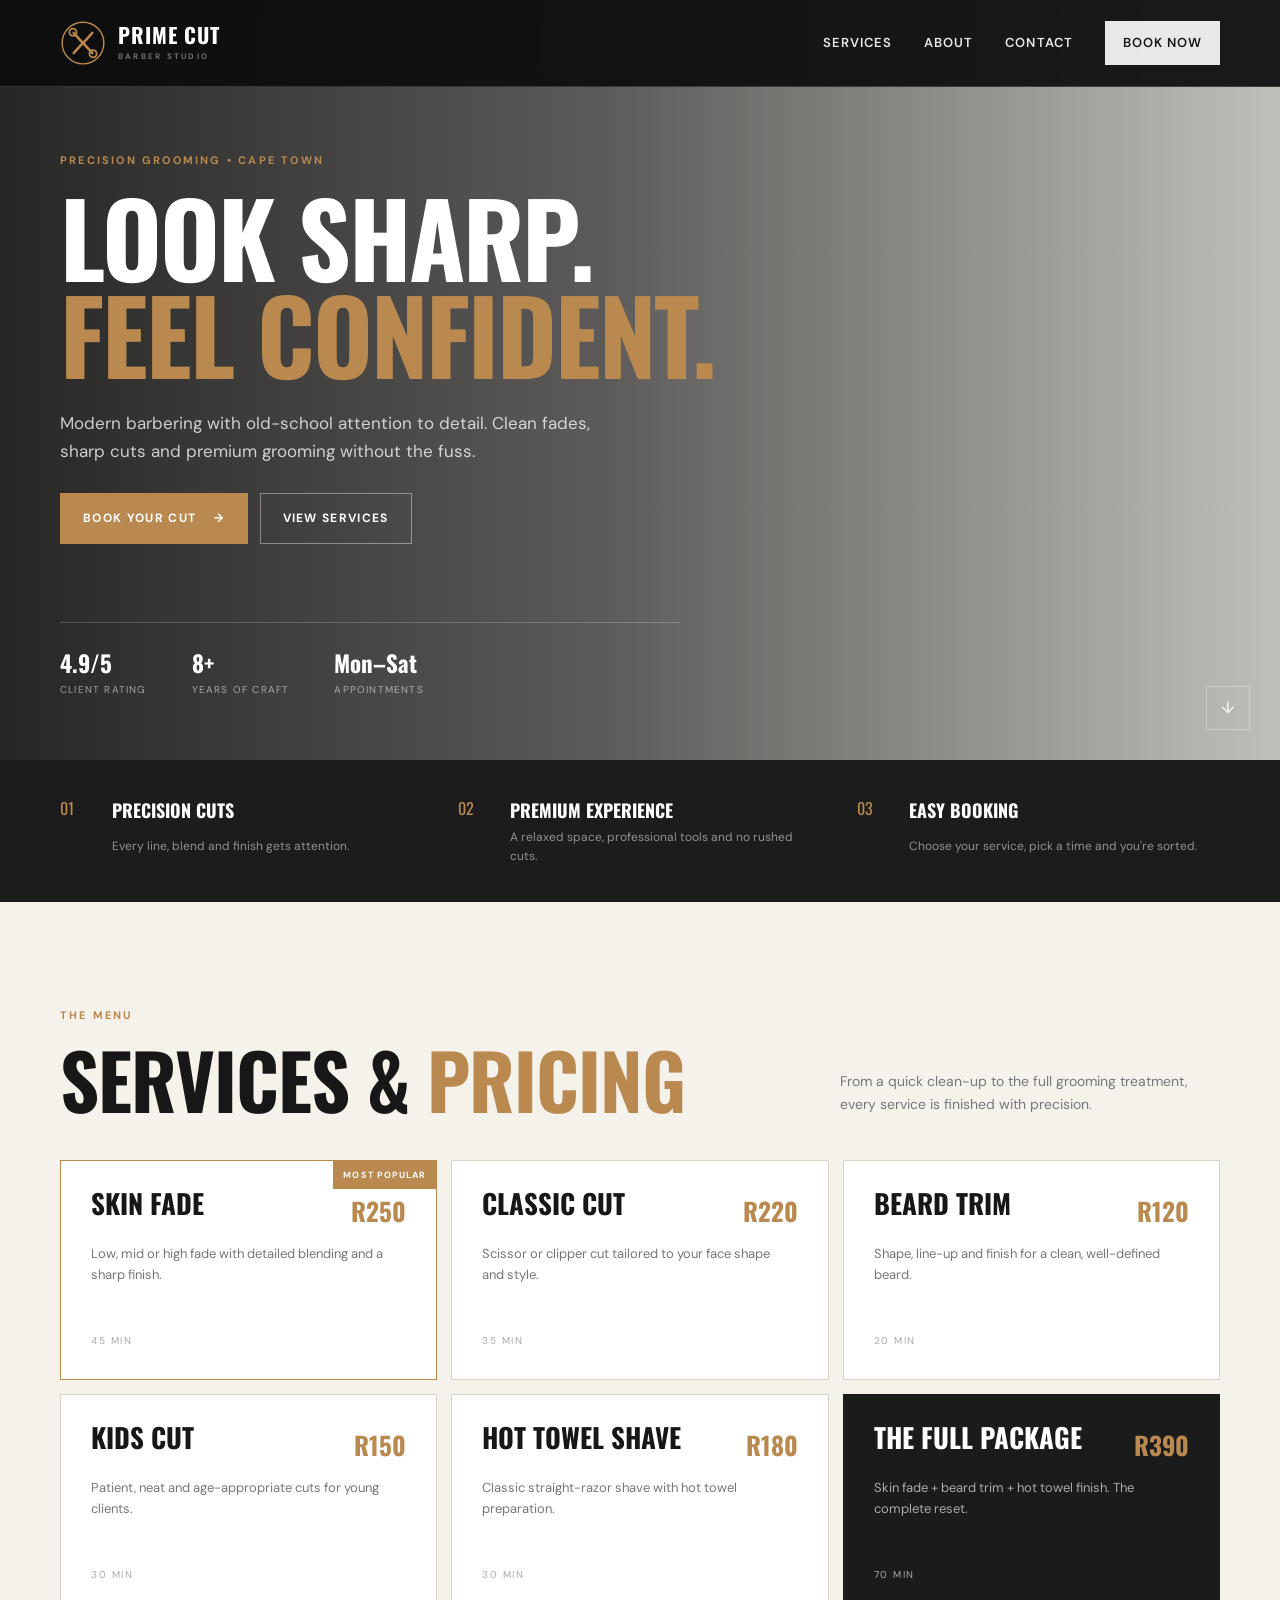
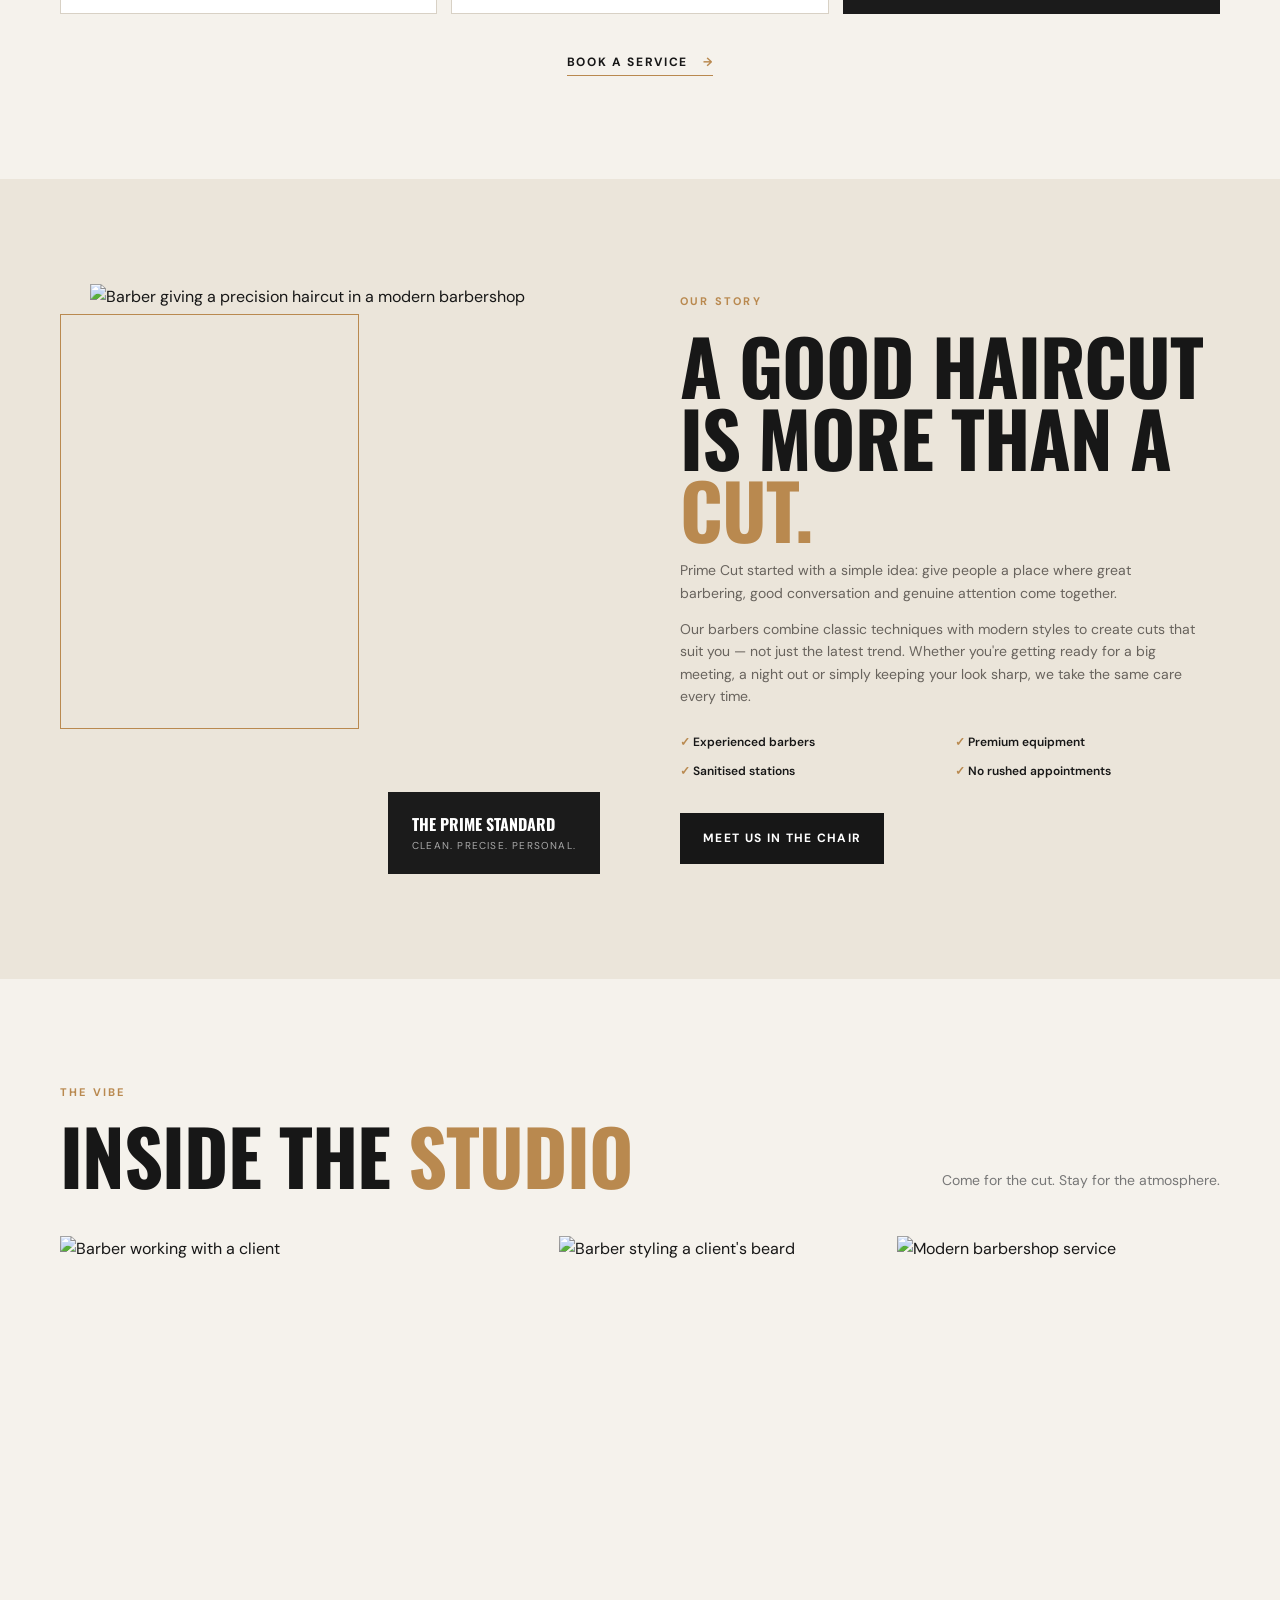
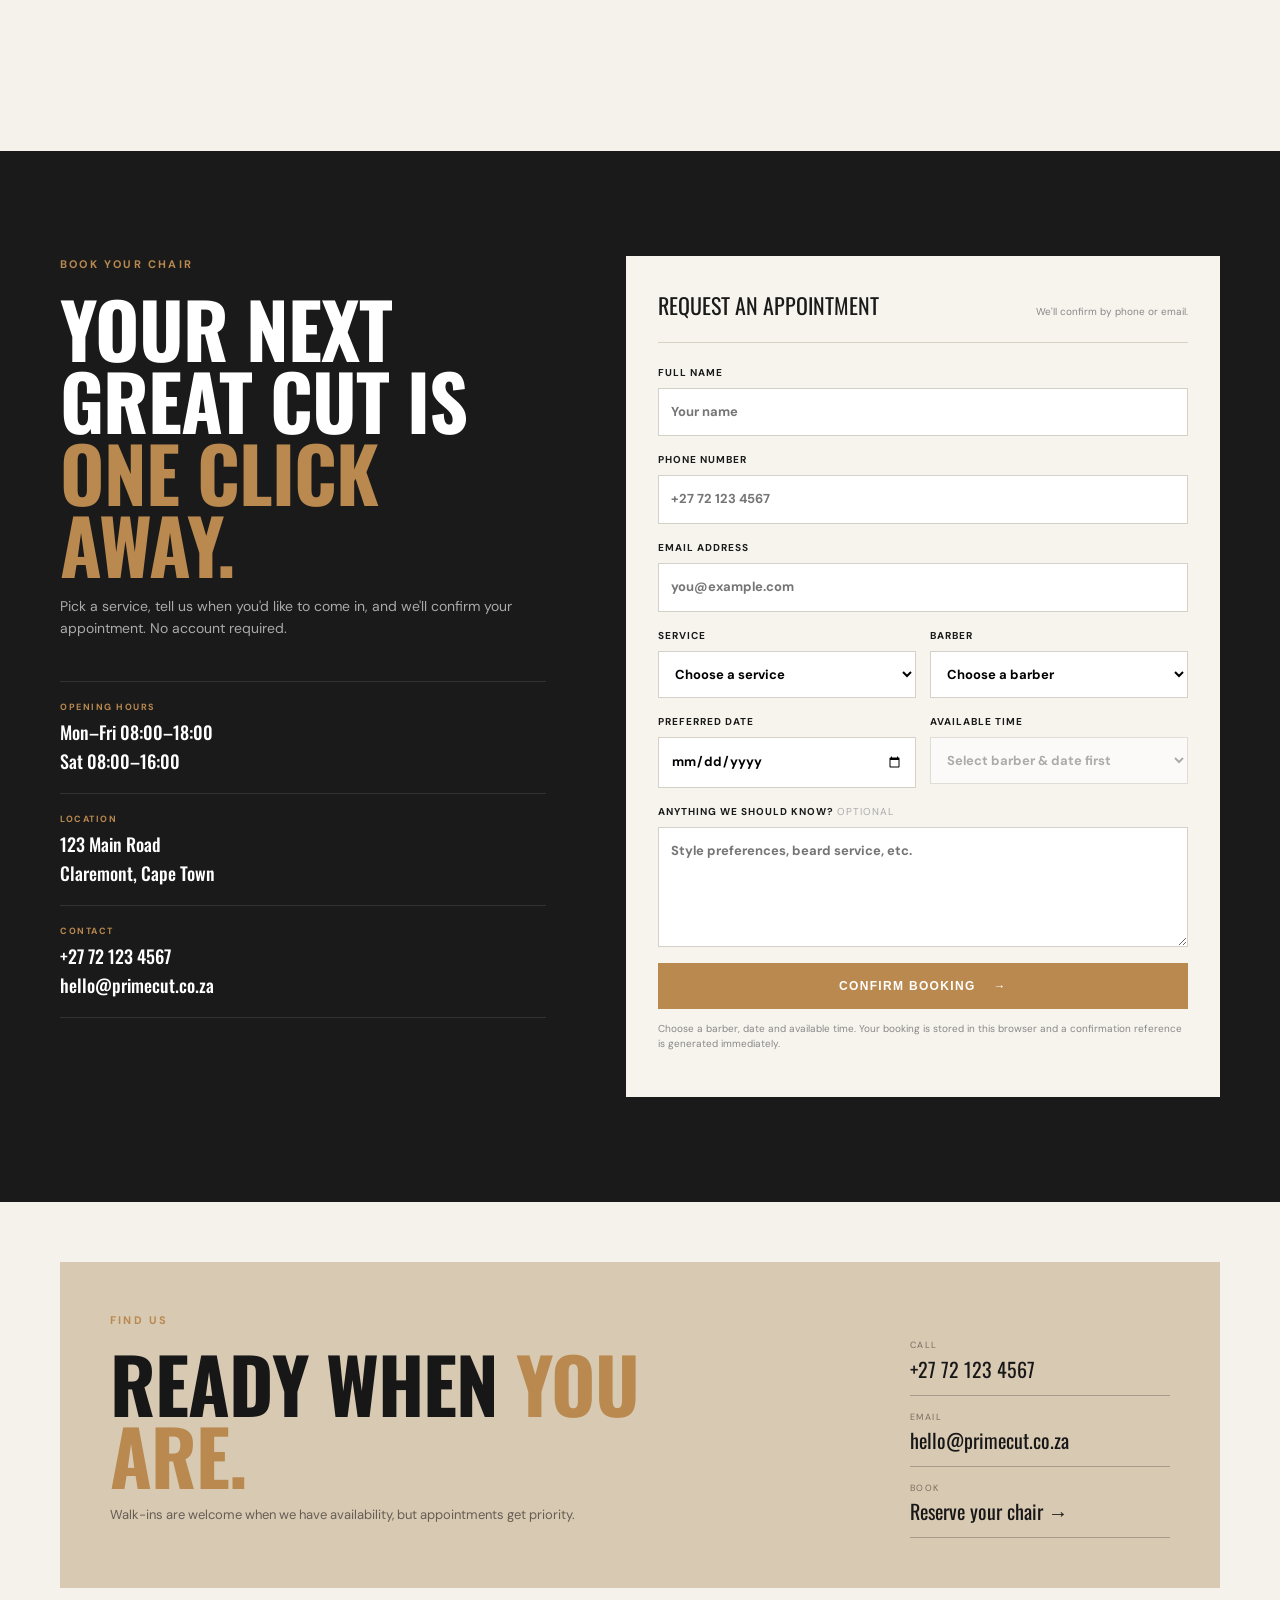
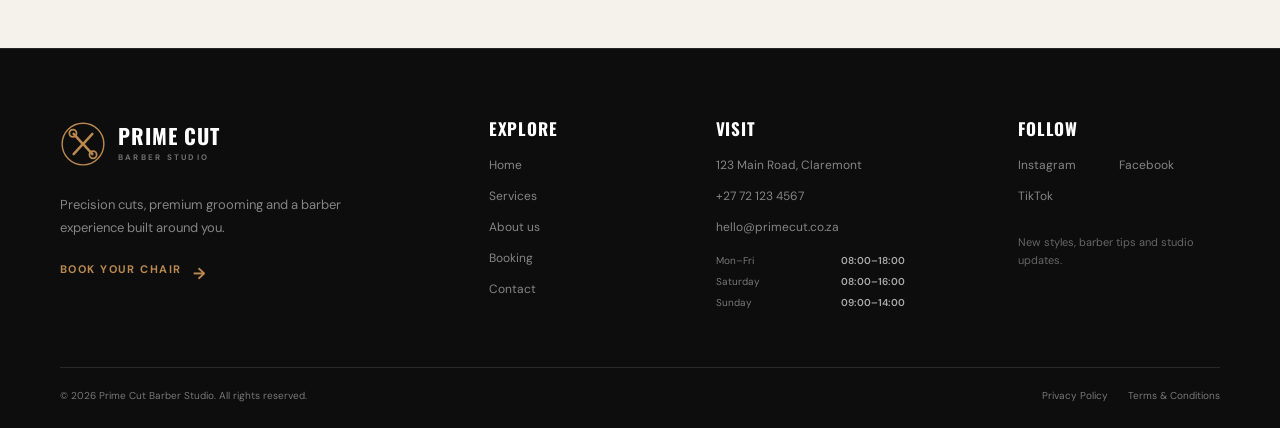
==== index.html @ 29317e4e "Add files via upload" ====
<!doctype html>
<html lang="en">
<head>
  <meta charset="UTF-8" />
  <meta name="viewport" content="width=device-width, initial-scale=1.0" />
  <meta name="description" content="Prime Cut Barber Studio — precision cuts, fades, beard trims and premium grooming." />
  <title>Prime Cut Barber Studio</title>
  <link rel="icon" type="image/svg+xml" href="favicon.svg" />
  <link rel="preconnect" href="https://fonts.googleapis.com">
  <link rel="preconnect" href="https://fonts.gstatic.com" crossorigin>
  <link href="https://fonts.googleapis.com/css2?family=DM+Sans:wght@400;500;600;700&family=Oswald:wght@500;600;700&display=swap" rel="stylesheet">
  <link rel="stylesheet" href="styles.css" />
</head>
<body>
  <header class="site-header" id="top">
    <div class="container nav-wrap">
      <a class="brand" href="#top" aria-label="Prime Cut Barber Studio home">
        <span class="brand-logo" aria-hidden="true">
          <svg viewBox="0 0 64 64" role="img">
            <circle cx="32" cy="32" r="29" fill="none" stroke="currentColor" stroke-width="2"/>
            <path d="M19 18l12 13m2 2 12 13M45 18L33 31m-2 2L19 46" fill="none" stroke="currentColor" stroke-width="3.5" stroke-linecap="round"/>
            <circle cx="18" cy="17" r="5" fill="none" stroke="currentColor" stroke-width="2.5"/>
            <circle cx="46" cy="47" r="5" fill="none" stroke="currentColor" stroke-width="2.5"/>
          </svg>
        </span>
        <span class="brand-copy"><strong>PRIME CUT</strong><small>BARBER STUDIO</small></span>
      </a>
      <button class="menu-toggle" aria-label="Open navigation" aria-expanded="false">☰</button>
      <nav class="nav" aria-label="Main navigation">
        <a href="#services">Services</a>
        <a href="#about">About</a>
        <a href="#contact">Contact</a>
        <a class="nav-book" href="#booking" data-booking-trigger>Book now</a>
      </nav>
    </div>
  </header>

  <main>
    <section class="hero">
      <div class="hero-bg"></div>
      <div class="hero-overlay"></div>
      <div class="container hero-content">
        <p class="eyebrow">PRECISION GROOMING • CAPE TOWN</p>
        <h1>LOOK SHARP.<br><span>FEEL CONFIDENT.</span></h1>
        <p class="hero-copy">Modern barbering with old-school attention to detail. Clean fades, sharp cuts and premium grooming without the fuss.</p>
        <div class="hero-actions">
          <a class="btn btn-primary" href="#booking" data-booking-trigger>Book your cut <span>→</span></a>
          <a class="btn btn-ghost" href="#services">View services</a>
        </div>
        <div class="hero-trust">
          <div><strong>4.9/5</strong><span>Client rating</span></div>
          <div><strong>8+</strong><span>Years of craft</span></div>
          <div><strong>Mon–Sat</strong><span>Appointments</span></div>
        </div>
      </div>
      <a class="scroll-cue" href="#services" aria-label="Scroll to services">↓</a>
    </section>

    <section class="section intro-strip">
      <div class="container strip-grid">
        <div><span class="strip-number">01</span><strong>Precision cuts</strong><p>Every line, blend and finish gets attention.</p></div>
        <div><span class="strip-number">02</span><strong>Premium experience</strong><p>A relaxed space, professional tools and no rushed cuts.</p></div>
        <div><span class="strip-number">03</span><strong>Easy booking</strong><p>Choose your service, pick a time and you're sorted.</p></div>
      </div>
    </section>

    <section class="section" id="services">
      <div class="container">
        <div class="section-heading">
          <div><p class="eyebrow">THE MENU</p><h2>Services & <em>pricing</em></h2></div>
          <p>From a quick clean-up to the full grooming treatment, every service is finished with precision.</p>
        </div>
        <div class="service-grid">
          <article class="service-card featured"><span class="service-tag">MOST POPULAR</span><div class="service-top"><h3>Skin Fade</h3><strong>R250</strong></div><p>Low, mid or high fade with detailed blending and a sharp finish.</p><span class="duration">45 min</span></article>
          <article class="service-card"><div class="service-top"><h3>Classic Cut</h3><strong>R220</strong></div><p>Scissor or clipper cut tailored to your face shape and style.</p><span class="duration">35 min</span></article>
          <article class="service-card"><div class="service-top"><h3>Beard Trim</h3><strong>R120</strong></div><p>Shape, line-up and finish for a clean, well-defined beard.</p><span class="duration">20 min</span></article>
          <article class="service-card"><div class="service-top"><h3>Kids Cut</h3><strong>R150</strong></div><p>Patient, neat and age-appropriate cuts for young clients.</p><span class="duration">30 min</span></article>
          <article class="service-card"><div class="service-top"><h3>Hot Towel Shave</h3><strong>R180</strong></div><p>Classic straight-razor shave with hot towel preparation.</p><span class="duration">30 min</span></article>
          <article class="service-card dark-card"><div class="service-top"><h3>The Full Package</h3><strong>R390</strong></div><p>Skin fade + beard trim + hot towel finish. The complete reset.</p><span class="duration">70 min</span></article>
        </div>
        <div class="center"><a class="text-link" href="#booking" data-booking-trigger>Book a service <span>→</span></a></div>
      </div>
    </section>

    <section class="section about-section" id="about">
      <div class="container about-grid">
        <div class="image-frame">
          <img src="https://images.pexels.com/photos/32351058/pexels-photo-32351058.jpeg?auto=compress&cs=tinysrgb&w=1400" alt="Barber giving a precision haircut in a modern barbershop" loading="lazy">
          <div class="image-note"><strong>THE PRIME STANDARD</strong><span>Clean. Precise. Personal.</span></div>
        </div>
        <div class="about-copy">
          <p class="eyebrow">OUR STORY</p>
          <h2>A good haircut is more than a <em>cut.</em></h2>
          <p>Prime Cut started with a simple idea: give people a place where great barbering, good conversation and genuine attention come together.</p>
          <p>Our barbers combine classic techniques with modern styles to create cuts that suit you — not just the latest trend. Whether you're getting ready for a big meeting, a night out or simply keeping your look sharp, we take the same care every time.</p>
          <div class="about-points"><span>✓ Experienced barbers</span><span>✓ Premium equipment</span><span>✓ Sanitised stations</span><span>✓ No rushed appointments</span></div>
          <a class="btn btn-dark" href="#booking" data-booking-trigger>Meet us in the chair</a>
        </div>
      </div>
    </section>

    <section class="section gallery-section">
      <div class="container">
        <div class="section-heading"><div><p class="eyebrow">THE VIBE</p><h2>Inside the <em>studio</em></h2></div><p>Come for the cut. Stay for the atmosphere.</p></div>
        <div class="gallery-grid">
          <img src="https://images.pexels.com/photos/7697268/pexels-photo-7697268.jpeg?auto=compress&cs=tinysrgb&w=1200" alt="Barber working with a client" loading="lazy">
          <img src="https://images.pexels.com/photos/7518742/pexels-photo-7518742.jpeg?auto=compress&cs=tinysrgb&w=1200" alt="Barber styling a client's beard" loading="lazy">
          <img src="https://images.pexels.com/photos/7697320/pexels-photo-7697320.jpeg?auto=compress&cs=tinysrgb&w=1200" alt="Modern barbershop service" loading="lazy">
        </div>
      </div>
    </section>

    <section class="section booking-section" id="booking">
      <div class="container booking-grid">
        <div class="booking-copy">
          <p class="eyebrow">BOOK YOUR CHAIR</p>
          <h2>Your next great cut is <em>one click away.</em></h2>
          <p>Pick a service, tell us when you'd like to come in, and we'll confirm your appointment. No account required.</p>
          <div class="booking-details">
            <div><span>OPENING HOURS</span><strong>Mon–Fri 08:00–18:00<br>Sat 08:00–16:00</strong></div>
            <div><span>LOCATION</span><strong>123 Main Road<br>Claremont, Cape Town</strong></div>
            <div><span>CONTACT</span><strong>+27 72 123 4567<br>hello@primecut.co.za</strong></div>
          </div>
        </div>
        <form class="booking-form" id="bookingForm">
          <div class="form-header"><span>REQUEST AN APPOINTMENT</span><small>We'll confirm by phone or email.</small></div>
          <label>Full name<input required name="name" type="text" placeholder="Your name"></label>
          <label>Phone number<input required name="phone" type="tel" placeholder="+27 72 123 4567"></label>
          <label>Email address<input required name="email" type="email" placeholder="you@example.com"></label>
          <div class="form-row">
            <label>Service<select required name="service" id="serviceSelect"><option value="">Choose a service</option><option value="Skin Fade">Skin Fade — R250 · 45 min</option><option value="Classic Cut">Classic Cut — R220 · 35 min</option><option value="Beard Trim">Beard Trim — R120 · 20 min</option><option value="Kids Cut">Kids Cut — R150 · 30 min</option><option value="Hot Towel Shave">Hot Towel Shave — R180 · 30 min</option><option value="The Full Package">The Full Package — R390 · 70 min</option></select></label>
            <label>Barber<select required name="barber" id="barberSelect"><option value="">Choose a barber</option><option value="Alex">Alex — Senior Barber</option><option value="Marcus">Marcus — Fade Specialist</option><option value="Liam">Liam — Grooming Specialist</option></select></label>
          </div>
          <div class="form-row">
            <label>Preferred date<input required name="date" id="dateInput" type="date"></label>
            <label>Available time<select required name="time" id="timeSelect" disabled><option value="">Select barber & date first</option></select></label>
          </div>
          <label>Anything we should know? <span class="optional">Optional</span><textarea name="notes" rows="3" placeholder="Style preferences, beard service, etc."></textarea></label>
          <button class="btn btn-primary full" type="submit">Confirm booking <span>→</span></button>
          <p class="form-footnote">Choose a barber, date and available time. Your booking is stored in this browser and a confirmation reference is generated immediately.</p>
          <div class="success-message" id="successMessage" role="status" aria-live="polite"></div>
          <div class="booking-confirmation" id="bookingConfirmation" hidden></div>
          <div class="calendar-actions" id="calendarActions" hidden>
            <p class="calendar-title">Add this appointment to your calendar</p>
            <div class="calendar-buttons">
              <button class="calendar-btn calendar-google" id="googleCalendarBtn" type="button">Google Calendar <span>↗</span></button>
              <button class="calendar-btn calendar-ics" id="icsCalendarBtn" type="button">Apple / Calendar <span>↓</span></button>
            </div>
            <p class="calendar-note">The event uses your selected service, barber, date, time, duration, booking reference and shop location.</p>
            <p class="booking-clear-notice" id="bookingClearNotice" role="status" aria-live="polite"></p>
          </div>
        </form>
      </div>
    </section>

    <section class="section contact-section" id="contact">
      <div class="container contact-card">
        <div><p class="eyebrow">FIND US</p><h2>Ready when <em>you are.</em></h2><p>Walk-ins are welcome when we have availability, but appointments get priority.</p></div>
        <div class="contact-links"><a href="tel:+27721234567"><span>CALL</span>+27 72 123 4567</a><a href="mailto:hello@primecut.co.za"><span>EMAIL</span>hello@primecut.co.za</a><a href="#booking" data-booking-trigger><span>BOOK</span>Reserve your chair →</a></div>
      </div>
    </section>
  </main>

  <div class="offer-modal" id="offerModal" role="dialog" aria-modal="true" aria-labelledby="offerModalTitle" hidden>
    <div class="offer-backdrop" data-close-offer></div>
    <div class="offer-dialog">
      <button class="offer-close" id="offerClose" type="button" aria-label="Close offer">×</button>
      <p class="eyebrow">BOOK YOUR APPOINTMENT</p>
      <h2 id="offerModalTitle">Have a<br><em>discount code?</em></h2>
      <p class="offer-text">Enter your code below before continuing to your appointment. If you do not have one, simply continue without a code.</p>
      <label class="discount-label" for="discountCode">Discount code <span class="optional">Optional</span></label>
      <div class="discount-entry">
        <input id="discountCode" type="text" autocomplete="off" placeholder="Enter discount code" aria-describedby="discountMessage">
        <button class="btn btn-dark" id="applyDiscountBtn" type="button">Apply</button>
      </div>
      <p class="discount-message" id="discountMessage" aria-live="polite"></p>
      <button class="btn btn-primary full" id="continueBookingBtn" type="button">Continue to appointment <span>→</span></button>
      <button class="no-code-btn" id="noDiscountBtn" type="button">I don't have a discount code</button>
      <p class="offer-note">First-visit code: FIRSTCUT10 gives 10% off eligible bookings.</p>
    </div>
  </div>

  <footer class="site-footer">
    <div class="container footer-grid">
      <div class="footer-brand">
        <a class="brand footer-logo" href="#top" aria-label="Prime Cut Barber Studio home">
          <span class="brand-logo" aria-hidden="true">
            <svg viewBox="0 0 64 64"><circle cx="32" cy="32" r="29" fill="none" stroke="currentColor" stroke-width="2"/><path d="M19 18l12 13m2 2 12 13M45 18L33 31m-2 2L19 46" fill="none" stroke="currentColor" stroke-width="3.5" stroke-linecap="round"/><circle cx="18" cy="17" r="5" fill="none" stroke="currentColor" stroke-width="2.5"/><circle cx="46" cy="47" r="5" fill="none" stroke="currentColor" stroke-width="2.5"/></svg>
          </span>
          <span class="brand-copy"><strong>PRIME CUT</strong><small>BARBER STUDIO</small></span>
        </a>
        <p>Precision cuts, premium grooming and a barber experience built around you.</p>
        <a class="footer-book" href="#booking" data-booking-trigger>Book your chair <span>→</span></a>
      </div>
      <div class="footer-column"><h3>Explore</h3><a href="#top">Home</a><a href="#services">Services</a><a href="#about">About us</a><a href="#booking" data-booking-trigger>Booking</a><a href="#contact">Contact</a></div>
      <div class="footer-column"><h3>Visit</h3><a href="https://www.google.com/maps/search/?api=1&query=123+Main+Road+Claremont+Cape+Town" target="_blank" rel="noopener">123 Main Road, Claremont</a><a href="tel:+27721234567">+27 72 123 4567</a><a href="mailto:hello@primecut.co.za">hello@primecut.co.za</a><div class="hours"><span>Mon–Fri</span><strong>08:00–18:00</strong><span>Saturday</span><strong>08:00–16:00</strong><span>Sunday</span><strong>09:00–14:00</strong></div></div>
      <div class="footer-column"><h3>Follow</h3><div class="socials"><a href="https://www.instagram.com/" target="_blank" rel="noopener noreferrer" aria-label="Instagram">Instagram</a><a href="https://www.facebook.com/" target="_blank" rel="noopener noreferrer" aria-label="Facebook">Facebook</a><a href="https://www.tiktok.com/" target="_blank" rel="noopener noreferrer" aria-label="TikTok">TikTok</a></div><p class="footer-note">New styles, barber tips and studio updates.</p></div>
    </div>
    <div class="container footer-bottom"><span>© <span id="year"></span> Prime Cut Barber Studio. All rights reserved.</span><div><a href="privacy.html">Privacy Policy</a><a href="terms.html">Terms & Conditions</a></div></div>
  </footer>
  <script src="script.js"></script>
</body>
</html>
---- styles.css ----
:root{--ink:#171717;--muted:#777;--paper:#f5f2ec;--cream:#ebe5da;--line:#d8d1c5;--accent:#b9894f;--white:#fff;--dark:#171717}*{box-sizing:border-box}html{scroll-behavior:smooth}body{margin:0;background:var(--paper);color:var(--ink);font-family:'DM Sans',sans-serif;line-height:1.6}a{color:inherit;text-decoration:none}img{display:block;max-width:100%}.container{width:min(1160px,calc(100% - 40px));margin:auto}.site-header{position:absolute;z-index:10;top:0;left:0;width:100%;color:#fff;border-bottom:1px solid rgba(255,255,255,.16)}.nav-wrap{height:86px;display:flex;align-items:center;justify-content:space-between}.brand{display:flex;align-items:center;gap:12px}.brand-mark{display:grid;place-items:center;width:42px;height:42px;border:1px solid rgba(255,255,255,.65);font-family:Oswald,sans-serif;font-weight:700;letter-spacing:-1px}.brand strong,.brand small{display:block}.brand strong{font-family:Oswald,sans-serif;font-size:19px;letter-spacing:1px}.brand small{font-size:9px;letter-spacing:2px;opacity:.7}.nav{display:flex;align-items:center;gap:32px;font-size:13px;font-weight:600;text-transform:uppercase;letter-spacing:.08em}.nav a{opacity:.9}.nav a:hover{opacity:1}.nav-book{background:#fff;color:#171717;padding:12px 18px}.menu-toggle{display:none;background:none;border:0;color:#fff;font-size:25px}.hero{position:relative;min-height:760px;display:flex;align-items:center;color:#fff;overflow:hidden}.hero-bg{position:absolute;inset:0;background-image:url('https://images.pexels.com/photos/32351058/pexels-photo-32351058.jpeg?auto=compress&cs=tinysrgb&w=2200');background-size:cover;background-position:center}.hero-overlay{position:absolute;inset:0;background:linear-gradient(90deg,rgba(10,10,10,.88) 0%,rgba(10,10,10,.65) 47%,rgba(10,10,10,.22) 100%)}.hero-content{position:relative;padding-top:90px}.eyebrow{font-size:11px;letter-spacing:.2em;font-weight:700;margin:0 0 18px;color:var(--accent)}h1,h2,h3{font-family:Oswald,sans-serif;text-transform:uppercase;line-height:.95;margin:0}h1{font-size:clamp(58px,8vw,112px);letter-spacing:-2px;max-width:850px}h1 span,h2 em{color:var(--accent);font-style:normal}.hero-copy{max-width:530px;font-size:17px;color:rgba(255,255,255,.76);margin:28px 0}.hero-actions{display:flex;gap:12px;flex-wrap:wrap}.btn{display:inline-flex;align-items:center;justify-content:center;gap:18px;padding:15px 22px;border:1px solid transparent;font-size:12px;font-weight:700;text-transform:uppercase;letter-spacing:.11em;cursor:pointer}.btn-primary{background:var(--accent);color:#fff}.btn-primary:hover{filter:brightness(1.08)}.btn-ghost{border-color:rgba(255,255,255,.4);color:#fff}.btn-dark{background:var(--ink);color:#fff}.hero-trust{display:flex;gap:45px;margin-top:78px;padding-top:22px;border-top:1px solid rgba(255,255,255,.2);max-width:620px}.hero-trust strong,.hero-trust span{display:block}.hero-trust strong{font-family:Oswald,sans-serif;font-size:23px}.hero-trust span{font-size:10px;text-transform:uppercase;letter-spacing:.12em;color:rgba(255,255,255,.55)}.scroll-cue{position:absolute;right:30px;bottom:30px;border:1px solid rgba(255,255,255,.3);width:44px;height:44px;display:grid;place-items:center}.section{padding:105px 0}.intro-strip{padding:36px 0;background:#1c1c1c;color:#fff}.strip-grid{display:grid;grid-template-columns:repeat(3,1fr);gap:35px}.strip-grid>div{display:grid;grid-template-columns:40px 1fr;column-gap:12px}.strip-number{grid-row:span 2;color:var(--accent);font-family:Oswald,sans-serif}.strip-grid strong{font-family:Oswald,sans-serif;text-transform:uppercase;font-size:18px}.strip-grid p{margin:3px 0 0;color:#929292;font-size:12px}.section-heading{display:flex;align-items:end;justify-content:space-between;gap:40px;margin-bottom:45px}.section-heading h2,.about-copy h2,.booking-copy h2,.contact-card h2{font-size:clamp(44px,6vw,76px);letter-spacing:-1px}.section-heading>p{max-width:380px;color:var(--muted);font-size:14px;margin:0}.service-grid{display:grid;grid-template-columns:repeat(3,1fr);gap:14px}.service-card{position:relative;background:#fff;border:1px solid var(--line);padding:30px;min-height:220px;display:flex;flex-direction:column}.service-card.featured{border-color:var(--accent)}.service-tag{position:absolute;top:0;right:0;background:var(--accent);color:#fff;padding:7px 10px;font-size:9px;letter-spacing:.12em;font-weight:700}.service-top{display:flex;justify-content:space-between;gap:12px;align-items:start}.service-card h3{font-size:27px}.service-card strong{font-family:Oswald,sans-serif;color:var(--accent);font-size:25px;white-space:nowrap}.service-card p{color:var(--muted);font-size:13px;max-width:300px}.duration{margin-top:auto;font-size:10px;text-transform:uppercase;letter-spacing:.15em;color:#aaa}.dark-card{background:#1b1b1b;color:#fff;border-color:#1b1b1b}.dark-card p{color:#aaa}.center{text-align:center;margin-top:34px}.text-link{font-size:12px;text-transform:uppercase;letter-spacing:.14em;font-weight:700;border-bottom:1px solid var(--accent);padding-bottom:5px}.text-link span{color:var(--accent);margin-left:10px}.about-section{background:var(--cream)}.about-grid{display:grid;grid-template-columns:1fr 1fr;gap:80px;align-items:center}.image-frame{position:relative;padding:0 0 30px 30px}.image-frame:before{content:"";position:absolute;left:0;top:30px;width:55%;height:70%;border:1px solid var(--accent)}.image-frame img{position:relative;width:100%;height:560px;object-fit:cover;z-index:1}.image-note{position:absolute;z-index:2;right:0;bottom:0;background:#1b1b1b;color:#fff;padding:20px 24px}.image-note strong,.image-note span{display:block}.image-note strong{font-family:Oswald,sans-serif;font-size:16px}.image-note span{font-size:10px;color:#aaa;text-transform:uppercase;letter-spacing:.12em}.about-copy>p:not(.eyebrow){color:#68635d;font-size:14px;max-width:520px}.about-points{display:grid;grid-template-columns:1fr 1fr;gap:10px;margin:25px 0 32px;font-size:12px;font-weight:600}.about-points span:first-letter{color:var(--accent)}.gallery-grid{display:grid;grid-template-columns:1.2fr .8fr .8fr;gap:14px}.gallery-grid img{width:100%;height:410px;object-fit:cover}.gallery-grid img:nth-child(2),.gallery-grid img:nth-child(3){height:410px}.booking-section{background:#1a1a1a;color:#fff}.booking-grid{display:grid;grid-template-columns:.9fr 1.1fr;gap:80px;align-items:start}.booking-copy h2{max-width:520px}.booking-copy>p:not(.eyebrow){color:#aaa;max-width:520px;font-size:14px}.booking-details{border-top:1px solid #333;margin-top:42px}.booking-details div{padding:18px 0;border-bottom:1px solid #333}.booking-details span{display:block;color:var(--accent);font-size:9px;letter-spacing:.17em;font-weight:700}.booking-details strong{display:block;font-family:Oswald,sans-serif;font-size:18px;font-weight:500;margin-top:3px}.booking-form{background:#f7f4ee;color:#1a1a1a;padding:32px}.form-header{display:flex;justify-content:space-between;gap:20px;align-items:baseline;border-bottom:1px solid var(--line);padding-bottom:18px;margin-bottom:22px}.form-header span{font-family:Oswald,sans-serif;font-size:22px;text-transform:uppercase}.form-header small,.form-footnote{font-size:10px;color:#888}.booking-form label{display:block;font-size:10px;font-weight:700;text-transform:uppercase;letter-spacing:.1em;margin-bottom:16px}.optional{color:#aaa;font-weight:400}.booking-form input,.booking-form select,.booking-form textarea{display:block;width:100%;margin-top:7px;border:1px solid #d5d0c8;background:#fff;padding:13px 12px;font:inherit;font-size:13px;outline:none}.booking-form input:focus,.booking-form select:focus,.booking-form textarea:focus{border-color:var(--accent)}.form-row{display:grid;grid-template-columns:1fr 1fr;gap:14px}.full{width:100%}.form-footnote{line-height:1.5;margin:12px 0 0}.success-message{margin-top:14px;color:#4c7b53;font-weight:700;font-size:12px}.contact-section{padding:60px 0}.contact-card{background:#d8c9b3;padding:50px;display:flex;justify-content:space-between;gap:40px;align-items:end}.contact-card>div:first-child{max-width:560px}.contact-card p:not(.eyebrow){font-size:13px;color:#665e53}.contact-links{display:grid;gap:14px;min-width:260px}.contact-links a{font-family:Oswald,sans-serif;font-size:20px;border-bottom:1px solid rgba(23,23,23,.25);padding-bottom:10px}.contact-links span{display:block;font-family:'DM Sans',sans-serif;color:#786c5d;font-size:9px;letter-spacing:.16em}footer{background:#111;color:#777;padding:25px 0;font-size:10px}.footer-inner{display:flex;justify-content:space-between;gap:20px}.footer-inner span:first-child{color:#aaa}@media(max-width:900px){.nav{gap:18px}.about-grid,.booking-grid{grid-template-columns:1fr;gap:45px}.service-grid{grid-template-columns:1fr 1fr}.gallery-grid{grid-template-columns:1fr 1fr}.gallery-grid img:first-child{grid-column:1/-1}.contact-card{align-items:start;flex-direction:column}.booking-copy h2{max-width:700px}}@media(max-width:680px){.container{width:min(100% - 28px,1160px)}.site-header{position:absolute}.nav{position:absolute;top:70px;right:14px;left:14px;background:#111;display:none;flex-direction:column;align-items:stretch;padding:14px;gap:0}.nav.open{display:flex}.nav a{padding:13px}.menu-toggle{display:block}.hero{min-height:700px}.hero-content{padding-top:100px}.hero-copy{font-size:15px}.hero-trust{gap:20px;margin-top:50px}.hero-trust strong{font-size:18px}.hero-trust span{font-size:8px}.strip-grid{grid-template-columns:1fr;gap:20px}.section{padding:75px 0}.section-heading{display:block}.section-heading>p{margin-top:18px}.service-grid,.gallery-grid{grid-template-columns:1fr}.gallery-grid img,.gallery-grid img:first-child{height:320px;grid-column:auto}.image-frame{padding-left:15px}.image-frame img{height:420px}.about-points{grid-template-columns:1fr}.form-row{grid-template-columns:1fr}.booking-form{padding:22px}.contact-card{padding:30px}.contact-links{min-width:100%;width:100%}.footer-inner{flex-direction:column}}

/* Brand & professional footer upgrade */
.brand{display:flex;align-items:center;gap:12px;color:#fff;min-width:max-content}.brand-logo{width:46px;height:46px;color:var(--accent);display:grid;place-items:center}.brand-logo svg{width:100%;height:100%}.brand-copy strong{display:block;font-family:Oswald,sans-serif;font-size:21px;line-height:1;letter-spacing:.05em}.brand-copy small{display:block;margin-top:5px;color:#999;font-size:8px;letter-spacing:.28em;font-weight:700}.site-header{background:rgba(13,13,13,.92);backdrop-filter:blur(12px)}
.site-footer{background:#0d0d0d;color:#777;padding:72px 0 24px;border-top:1px solid #262626}.footer-grid{display:grid;grid-template-columns:1.5fr .7fr 1fr .8fr;gap:50px;padding-bottom:55px}.footer-brand>p{max-width:320px;font-size:13px;line-height:1.7;color:#858585;margin:22px 0}.footer-logo{display:inline-flex}.footer-book{display:inline-flex;gap:12px;color:var(--accent);font-size:11px;text-transform:uppercase;letter-spacing:.13em;font-weight:700}.footer-book span{font-size:16px}.footer-column h3{font-family:Oswald,sans-serif;text-transform:uppercase;color:#fff;font-size:17px;letter-spacing:.05em;margin:0 0 18px}.footer-column>a,.socials a{display:block;color:#858585;font-size:12px;margin:0 0 12px;transition:color .2s}.footer-column>a:hover,.socials a:hover{color:var(--accent)}.hours{display:grid;grid-template-columns:auto auto;gap:5px 18px;margin-top:16px;font-size:10px}.hours strong{font-weight:600;color:#aaa}.socials{display:grid;grid-template-columns:1fr 1fr}.footer-note{font-size:11px;line-height:1.6;color:#666;max-width:210px;margin-top:16px}.footer-bottom{border-top:1px solid #292929;padding-top:20px;display:flex;justify-content:space-between;gap:20px;font-size:10px}.footer-bottom div{display:flex;gap:20px}.footer-bottom a{color:#777}.footer-bottom a:hover{color:#fff}
@media(max-width:900px){.footer-grid{grid-template-columns:1fr 1fr;gap:40px}}@media(max-width:680px){.footer-grid{grid-template-columns:1fr;gap:30px;padding-bottom:35px}.footer-bottom{flex-direction:column;gap:12px}.footer-bottom div{gap:14px;flex-wrap:wrap}.brand-logo{width:40px;height:40px}.brand-copy strong{font-size:18px}}

/* Booking interaction states */
.booking-form select:disabled { opacity: .62; cursor: not-allowed; }
.booking-form select option:disabled { color: #888; }
.success-message { margin-top: 14px; color: #caa15a; font-weight: 700; }
.booking-confirmation {
  display: flex;
  gap: 14px;
  align-items: flex-start;
  margin-top: 18px;
  padding: 16px;
  border: 1px solid rgba(201,161,90,.55);
  background: rgba(201,161,90,.08);
  border-radius: 10px;
}
.booking-confirmation[hidden] { display: none; }
.confirmation-icon {
  width: 32px;
  height: 32px;
  flex: 0 0 32px;
  display: grid;
  place-items: center;
  border-radius: 50%;
  background: #caa15a;
  color: #111;
  font-weight: 800;
}
.booking-confirmation strong { display: block; margin-bottom: 4px; }
.booking-confirmation p { margin: 0 0 4px; line-height: 1.5; }
.booking-confirmation small { color: #aaa; }

.calendar-actions{margin-top:16px;padding-top:18px;border-top:1px solid #d8d1c5}.calendar-actions[hidden]{display:none}.calendar-title{margin:0 0 10px;font-family:Oswald,sans-serif;text-transform:uppercase;font-size:14px;letter-spacing:.06em}.calendar-buttons{display:grid;grid-template-columns:1fr 1fr;gap:10px}.calendar-btn{border:1px solid #cfc8bd;background:#fff;color:#171717;padding:12px 13px;font:700 10px 'DM Sans',sans-serif;text-transform:uppercase;letter-spacing:.08em;cursor:pointer;text-align:left;display:flex;justify-content:space-between;align-items:center}.calendar-btn:hover{border-color:var(--accent);transform:translateY(-1px)}.calendar-google{background:#1a1a1a;color:#fff;border-color:#1a1a1a}.calendar-ics{background:#fff}.calendar-note{font-size:10px!important;color:#888!important;line-height:1.5;margin:9px 0 0!important}
@media(max-width:680px){.calendar-buttons{grid-template-columns:1fr}}

.booking-clear-notice { margin: 12px 0 0; font-size: 0.82rem; color: var(--muted, #a7a7a7); min-height: 1.2em; }


/* Purposeful first-visit offer modal */
body.modal-open{overflow:hidden}
.offer-modal[hidden]{display:none}
.offer-modal{position:fixed;inset:0;z-index:1000;display:grid;place-items:center;padding:20px}
.offer-backdrop{position:absolute;inset:0;background:rgba(0,0,0,.72);backdrop-filter:blur(5px)}
.offer-dialog{position:relative;width:min(470px,100%);padding:46px 42px 38px;background:var(--paper);color:var(--ink);border:1px solid rgba(185,137,79,.45);box-shadow:0 24px 80px rgba(0,0,0,.4);animation:offerIn .25s ease-out}
.offer-dialog h2{font-size:clamp(42px,8vw,64px);margin-bottom:20px}
.offer-text{font-size:15px;color:#625c54;line-height:1.65;margin:0 0 22px}
.offer-code{display:flex;align-items:center;justify-content:space-between;gap:20px;padding:13px 15px;margin-bottom:18px;border:1px dashed var(--accent);background:#eee8de}
.offer-code span{font-size:9px;letter-spacing:.15em;font-weight:700;color:#817567}
.offer-code strong{font-family:Oswald,sans-serif;letter-spacing:.1em;color:var(--accent);font-size:20px}
.offer-close{position:absolute;top:12px;right:14px;width:38px;height:38px;border:1px solid #d5cec3;background:transparent;color:var(--ink);font-size:27px;line-height:1;cursor:pointer}
.offer-close:hover{background:#171717;color:#fff}
.offer-note{font-size:10px;color:#8a8379;text-align:center;margin:12px 0 0;line-height:1.5}
@keyframes offerIn{from{opacity:0;transform:translateY(12px) scale(.98)}to{opacity:1;transform:translateY(0) scale(1)}}
@media(max-width:520px){.offer-dialog{padding:40px 24px 28px}.offer-code{align-items:flex-start;flex-direction:column;gap:4px}}
/* Booking-entry discount modal */
.discount-label{display:block;margin:0 0 8px;font-size:11px;font-weight:700;letter-spacing:.08em;text-transform:uppercase}
.discount-entry{display:grid;grid-template-columns:1fr auto;gap:10px;margin-bottom:8px}
.discount-entry input{width:100%;min-width:0;padding:14px 15px;border:1px solid #d5cec3;background:#fff;color:var(--ink);font:inherit;text-transform:uppercase;outline:none}
.discount-entry input:focus{border-color:var(--accent);box-shadow:0 0 0 2px rgba(185,137,79,.12)}
.discount-message{min-height:20px;margin:0 0 12px;font-size:12px;font-weight:700}
.discount-message.valid{color:#327347}.discount-message.invalid{color:#a33b32}
.no-code-btn{display:block;width:100%;margin-top:12px;border:0;background:transparent;color:#5f574e;text-decoration:underline;text-underline-offset:4px;cursor:pointer;font:inherit;font-size:13px}
.no-code-btn:hover{color:var(--ink)}
@media(max-width:520px){.discount-entry{grid-template-columns:1fr}.discount-entry .btn{width:100%}}

/* Terms & Conditions */
.legal-page { background: var(--cream); color: var(--ink); }
.legal-header { background: #111; color: #fff; border-bottom: 1px solid rgba(255,255,255,.12); }
.legal-header-inner { min-height: 88px; display: flex; align-items: center; justify-content: space-between; gap: 24px; }
.legal-header .brand { color: #fff; text-decoration: none; }
.legal-main { padding: 84px 0 96px; }
.legal-wrap { max-width: 900px; }
.legal-wrap h1 { font-family: 'Oswald', sans-serif; font-size: clamp(3rem, 8vw, 6.5rem); line-height: .95; text-transform: uppercase; margin: 10px 0 14px; }
.legal-wrap h1 em { color: var(--gold); font-style: normal; }
.legal-updated { color: var(--muted); margin-bottom: 38px; }
.legal-wrap > p, .legal-wrap section p { max-width: 780px; line-height: 1.75; color: #4e4a43; }
.legal-wrap section { padding: 28px 0; border-bottom: 1px solid rgba(24,22,18,.13); }
.legal-wrap section h2 { font-family: 'Oswald', sans-serif; text-transform: uppercase; font-size: 1.45rem; margin: 0 0 10px; }
.legal-wrap section a { color: inherit; font-weight: 700; }
.legal-actions { display: flex; align-items: center; gap: 22px; flex-wrap: wrap; padding-top: 42px; }
.legal-home { color: var(--ink); font-weight: 700; }
.legal-footer { margin-top: 0; }
@media (max-width: 640px) { .legal-header-inner { min-height: 76px; } .legal-header .btn { padding: 12px 15px; font-size: .78rem; } .legal-main { padding: 58px 0 70px; } }

/* Responsive hardening: desktop, tablet and mobile */
html,body{max-width:100%;overflow-x:hidden}body{overflow-wrap:anywhere}.container,.nav-wrap,.footer-grid,.booking-grid,.about-grid,.contact-card,.offer-dialog{min-width:0}img,svg,video,iframe{max-width:100%;height:auto}.booking-form input,.booking-form select,.booking-form textarea,.discount-entry input{max-width:100%;min-width:0}.btn,.calendar-btn,.nav a{touch-action:manipulation}.offer-dialog{max-height:calc(100dvh - 32px);overflow-y:auto}.legal-wrap{width:100%}
@media(max-width:1024px){.container{width:min(100% - 36px,1160px)}.nav{gap:16px}.nav-book{padding:11px 14px}.section{padding:88px 0}.about-grid,.booking-grid{gap:48px}.footer-grid{gap:32px}.gallery-grid img,.gallery-grid img:nth-child(2),.gallery-grid img:nth-child(3){height:360px}}
@media(max-width:820px){.nav{position:absolute;top:86px;right:18px;left:18px;background:#111;display:none;flex-direction:column;align-items:stretch;padding:14px;gap:0;border:1px solid #2c2c2c;box-shadow:0 18px 45px rgba(0,0,0,.3)}.nav.open{display:flex}.nav a{padding:13px}.nav-book{text-align:center;margin-top:5px}.menu-toggle{display:block;min-width:44px;min-height:44px;cursor:pointer}.service-grid{grid-template-columns:1fr 1fr}.strip-grid{grid-template-columns:1fr 1fr}.strip-grid>div:last-child{grid-column:1/-1}.footer-grid{grid-template-columns:1fr 1fr}.hero{min-height:680px}.hero-content{padding-top:120px}.hero-trust{margin-top:48px}.contact-card{padding:40px}.form-row{grid-template-columns:1fr 1fr}}
@media(max-width:600px){.container{width:calc(100% - 28px)}.nav-wrap{height:76px}.nav{top:76px}.brand{min-width:0}.brand-copy{min-width:0}.brand-copy strong{font-size:16px}.brand-copy small{font-size:7px;letter-spacing:.2em}.hero{min-height:640px}.hero-content{padding-top:112px;padding-bottom:48px}h1{font-size:clamp(48px,16vw,72px);letter-spacing:-1px}.hero-actions{display:grid;grid-template-columns:1fr}.hero-actions .btn{width:100%}.hero-trust{display:grid;grid-template-columns:1fr 1fr;gap:18px}.hero-trust>div:last-child{grid-column:1/-1}.section{padding:68px 0}.strip-grid,.service-grid,.about-grid,.booking-grid,.gallery-grid,.footer-grid{grid-template-columns:1fr}.strip-grid>div:last-child{grid-column:auto}.section-heading{display:block}.section-heading>p{margin-top:16px}.service-top{flex-wrap:wrap}.image-frame{padding:0 0 20px 12px}.image-frame img{height:min(105vw,420px)}.image-note{right:0;max-width:85%;padding:15px 18px}.gallery-grid img,.gallery-grid img:nth-child(2),.gallery-grid img:nth-child(3),.gallery-grid img:first-child{height:280px;grid-column:auto}.booking-form{padding:20px 16px}.form-header{align-items:flex-start;flex-direction:column;gap:4px}.form-row{grid-template-columns:1fr}.calendar-buttons{grid-template-columns:1fr}.booking-confirmation{padding:14px}.contact-card{padding:28px 20px}.contact-links{min-width:0;width:100%}.contact-links a{font-size:18px}.footer-bottom{flex-direction:column}.footer-bottom div{flex-wrap:wrap}.offer-modal{padding:12px}.offer-dialog{width:100%;padding:42px 20px 24px;max-height:calc(100dvh - 24px)}.offer-dialog h2{font-size:clamp(38px,13vw,54px)}.discount-entry{grid-template-columns:1fr}.discount-entry .btn{width:100%}.legal-header-inner{align-items:center}.legal-header .btn{white-space:nowrap}.legal-main{padding:52px 0 64px}.legal-actions{align-items:stretch;flex-direction:column}.legal-actions .btn{width:100%}}
@media(max-width:380px){.container{width:calc(100% - 20px)}.brand-logo{width:36px;height:36px}.brand-copy strong{font-size:14px}.brand-copy small{display:none}.hero-trust{grid-template-columns:1fr}.hero-trust>div:last-child{grid-column:auto}.booking-form{padding:18px 12px}.offer-dialog{padding-left:16px;padding-right:16px}.legal-header .btn{padding:10px 11px;font-size:9px}}


/* v15 legal page header consistency and overlap fix */
.legal-page .site-header.legal-header{position:relative;top:auto;left:auto;width:100%;background:#111;color:#fff;}
.legal-page .legal-header-inner{min-height:88px;display:flex;align-items:center;justify-content:space-between;gap:24px;}
.legal-page .legal-main{padding:72px 0 96px;}
.legal-page .legal-wrap{max-width:900px;width:100%;}
@media(max-width:640px){
  .legal-page .legal-header-inner{min-height:76px;}
  .legal-page .legal-main{padding:52px 0 70px;}
}

/* ===== Submission polish: accessibility, touch and responsive detail ===== */
:where(a, button, input, select, textarea):focus-visible {
  outline: 3px solid var(--gold, #c8a45d);
  outline-offset: 3px;
}

button, .btn, .nav-cta, input, select, textarea { min-height: 44px; }
button, .btn, .nav-cta { touch-action: manipulation; }
input, select, textarea { width: 100%; max-width: 100%; }
textarea { resize: vertical; min-height: 120px; }
button:disabled, input:disabled, select:disabled, textarea:disabled {
  cursor: not-allowed;
  opacity: .62;
}

.booking-confirmation, .calendar-actions, .legal-card {
  overflow-wrap: anywhere;
}

.booking-modal__panel, .promo-modal__panel, [role="dialog"] {
  max-height: min(90vh, 760px);
  overflow-y: auto;
  overscroll-behavior: contain;
}

@media (max-width: 768px) {
  .btn, .nav-cta, button[type="submit"] { width: 100%; }
  .calendar-actions { display: grid; grid-template-columns: 1fr; gap: 10px; }
}

@media (max-width: 480px) {
  body { overflow-x: hidden; }
  .container { width: min(100% - 28px, 1180px); }
  h1 { font-size: clamp(2.25rem, 13vw, 3.6rem); }
  h2 { font-size: clamp(1.8rem, 9vw, 2.7rem); }
}

@media (prefers-reduced-motion: reduce) {
  *, *::before, *::after {
    scroll-behavior: auto !important;
    animation-duration: .01ms !important;
    animation-iteration-count: 1 !important;
    transition-duration: .01ms !important;
  }
}
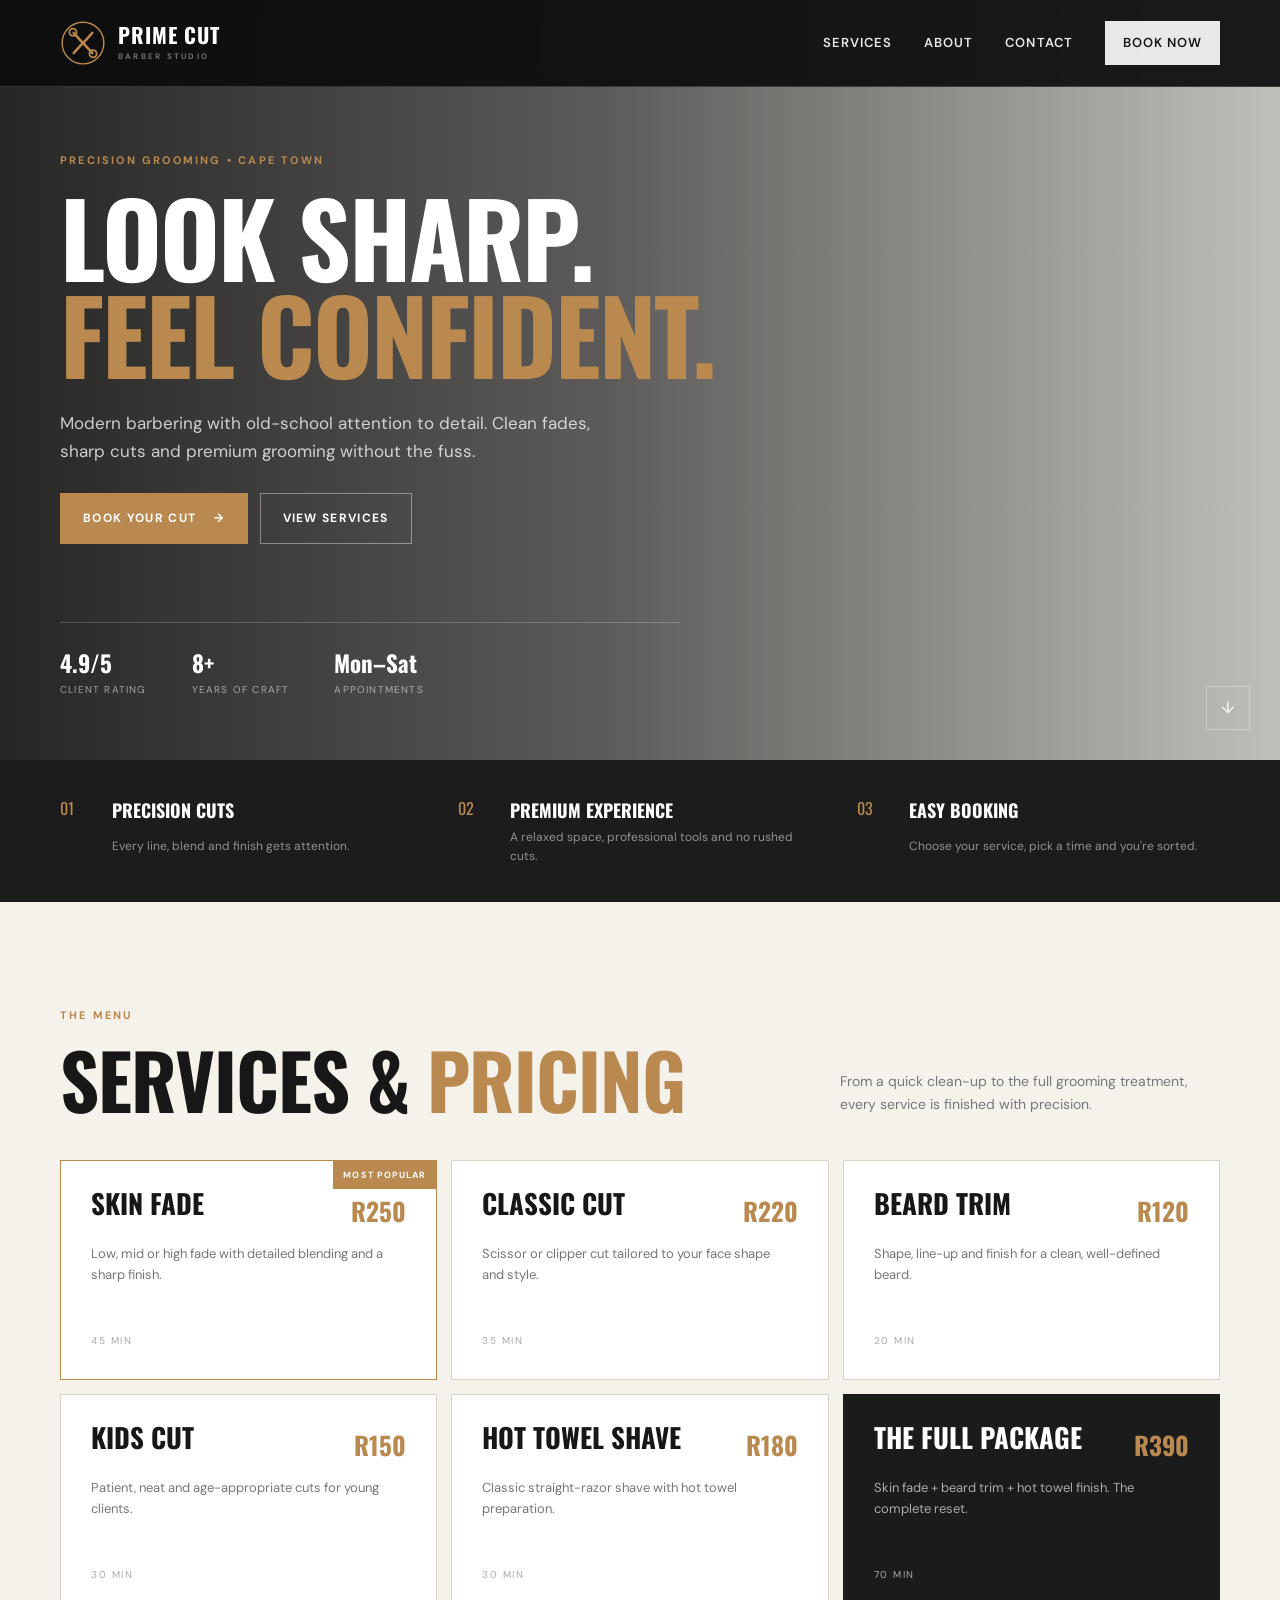
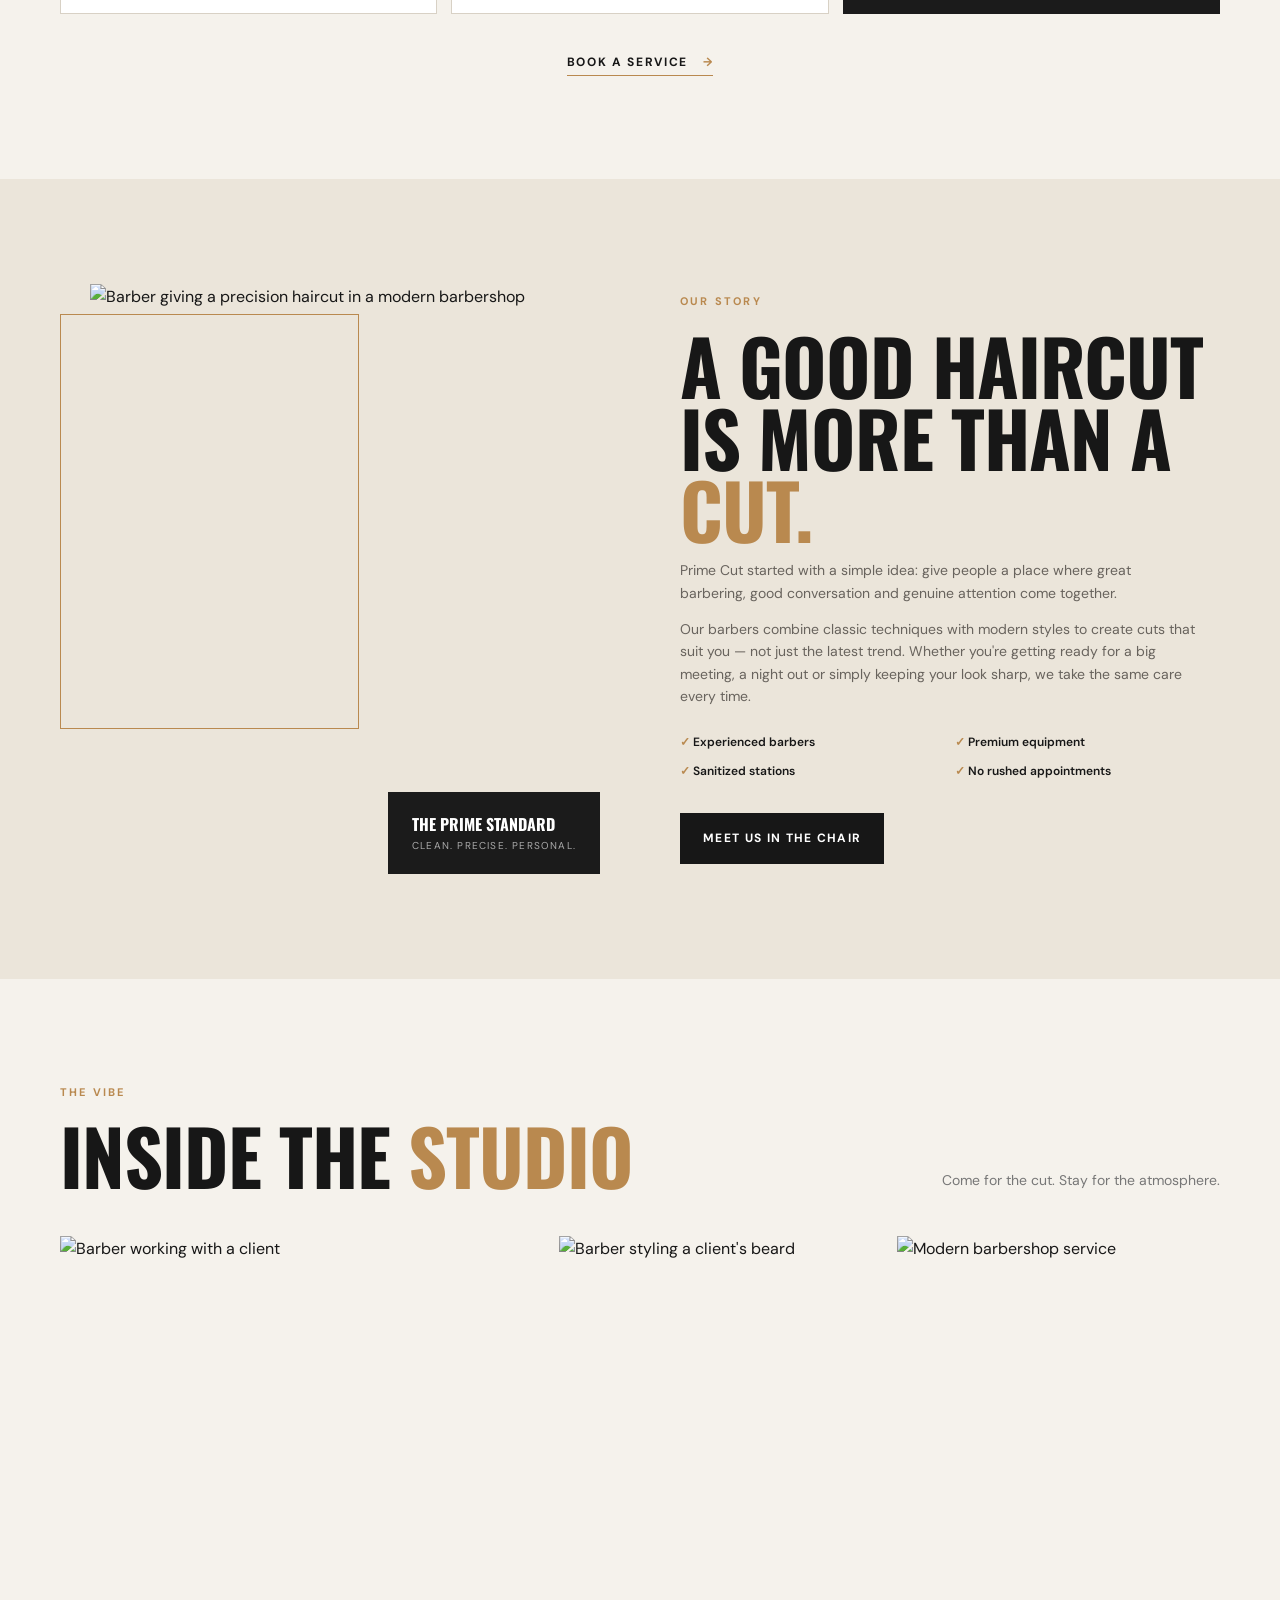
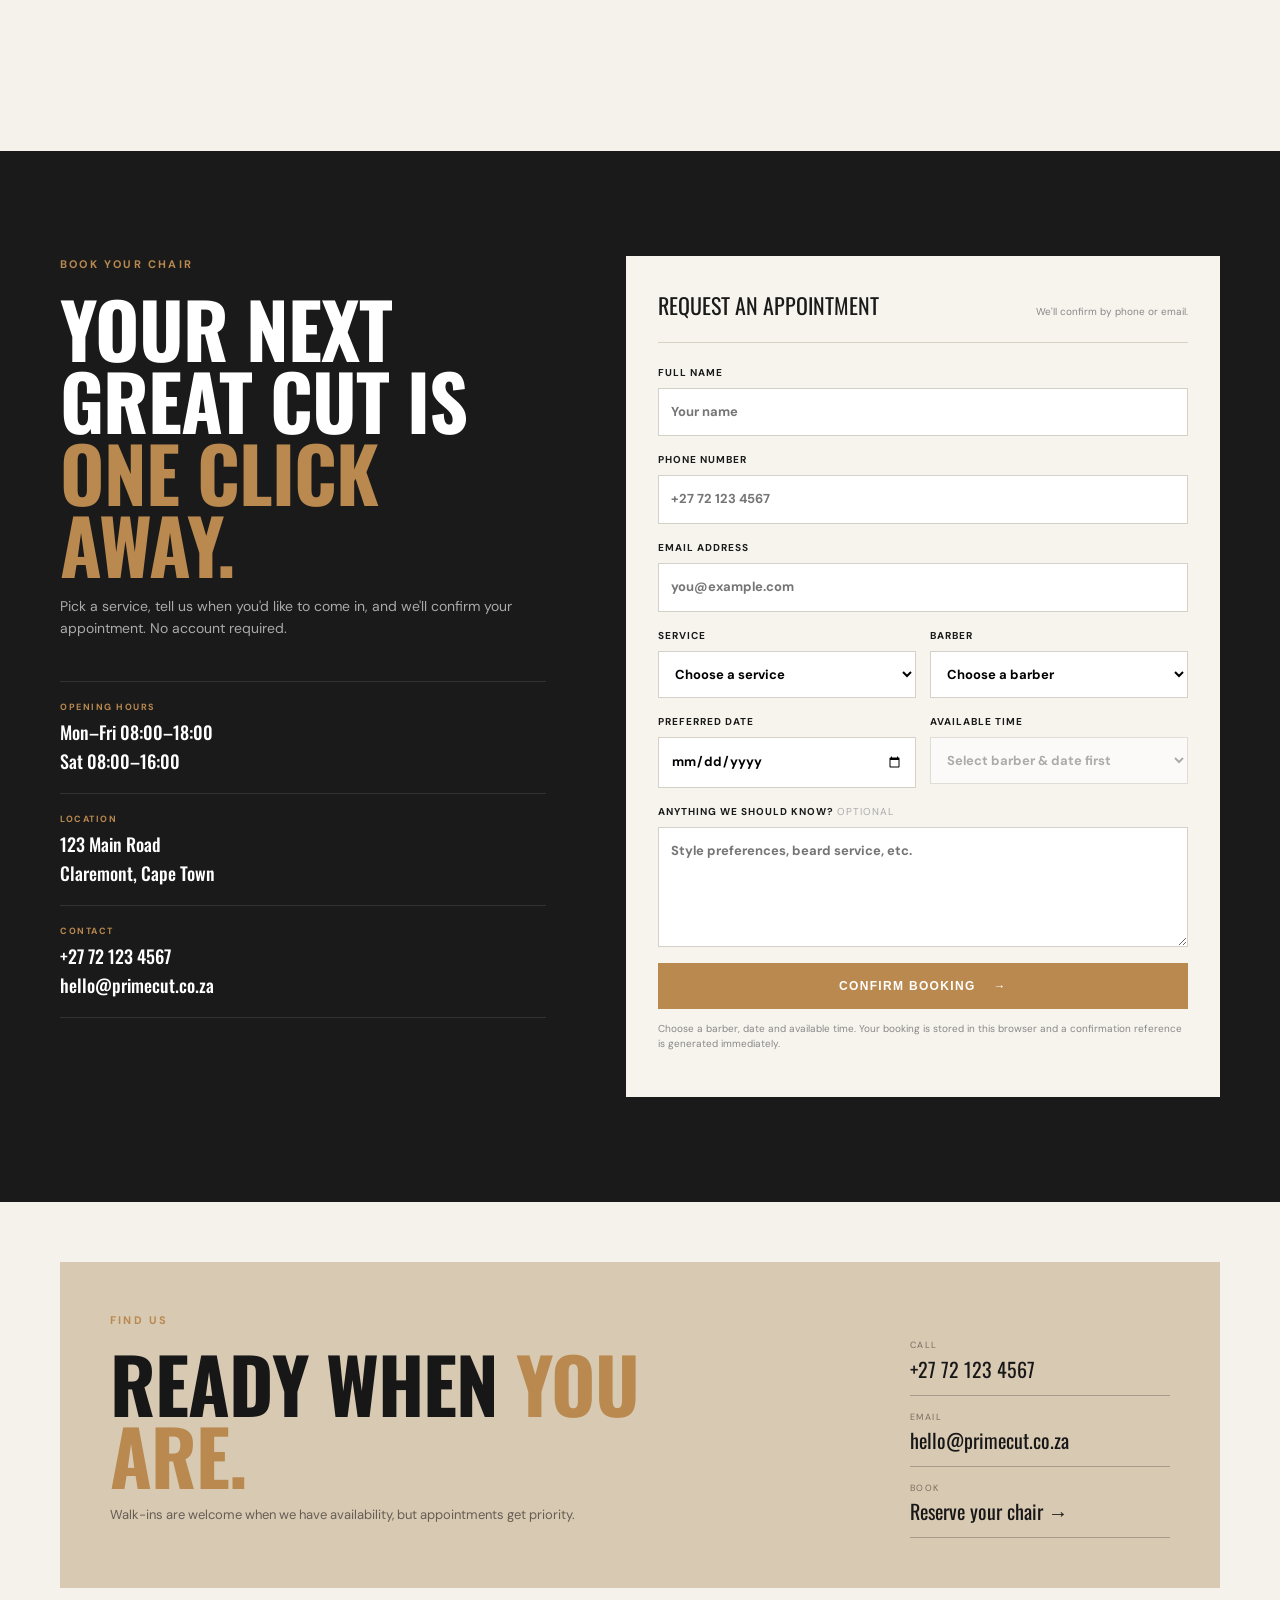
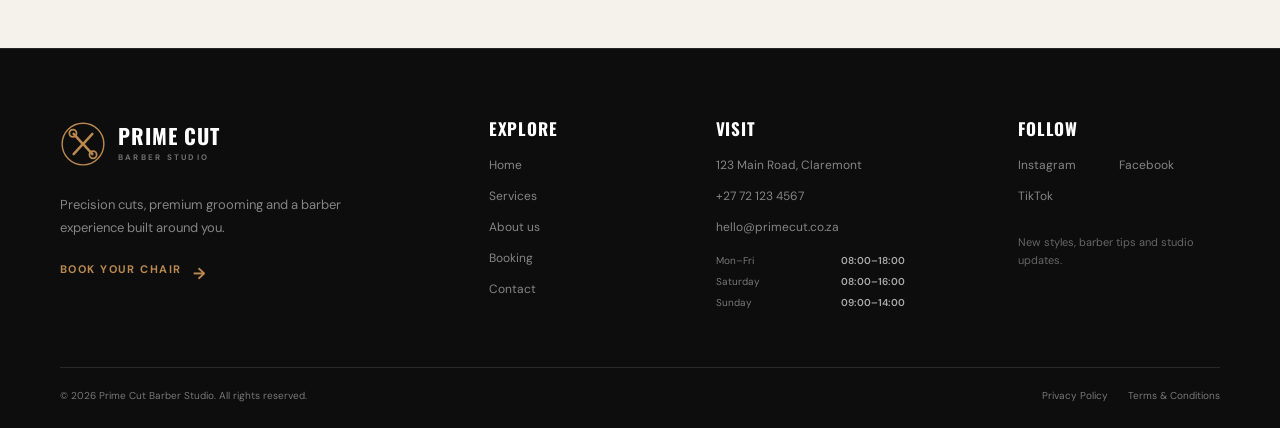
==== commit ebf7967a: "spelling Mistake" ====
--- a/index.html
+++ b/index.html
@@ -93,7 +93,7 @@
           <h2>A good haircut is more than a <em>cut.</em></h2>
           <p>Prime Cut started with a simple idea: give people a place where great barbering, good conversation and genuine attention come together.</p>
           <p>Our barbers combine classic techniques with modern styles to create cuts that suit you — not just the latest trend. Whether you're getting ready for a big meeting, a night out or simply keeping your look sharp, we take the same care every time.</p>
-          <div class="about-points"><span>✓ Experienced barbers</span><span>✓ Premium equipment</span><span>✓ Sanitised stations</span><span>✓ No rushed appointments</span></div>
+          <div class="about-points"><span>✓ Experienced barbers</span><span>✓ Premium equipment</span><span>✓ Sanitized stations</span><span>✓ No rushed appointments</span></div>
           <a class="btn btn-dark" href="#booking" data-booking-trigger>Meet us in the chair</a>
         </div>
       </div>
